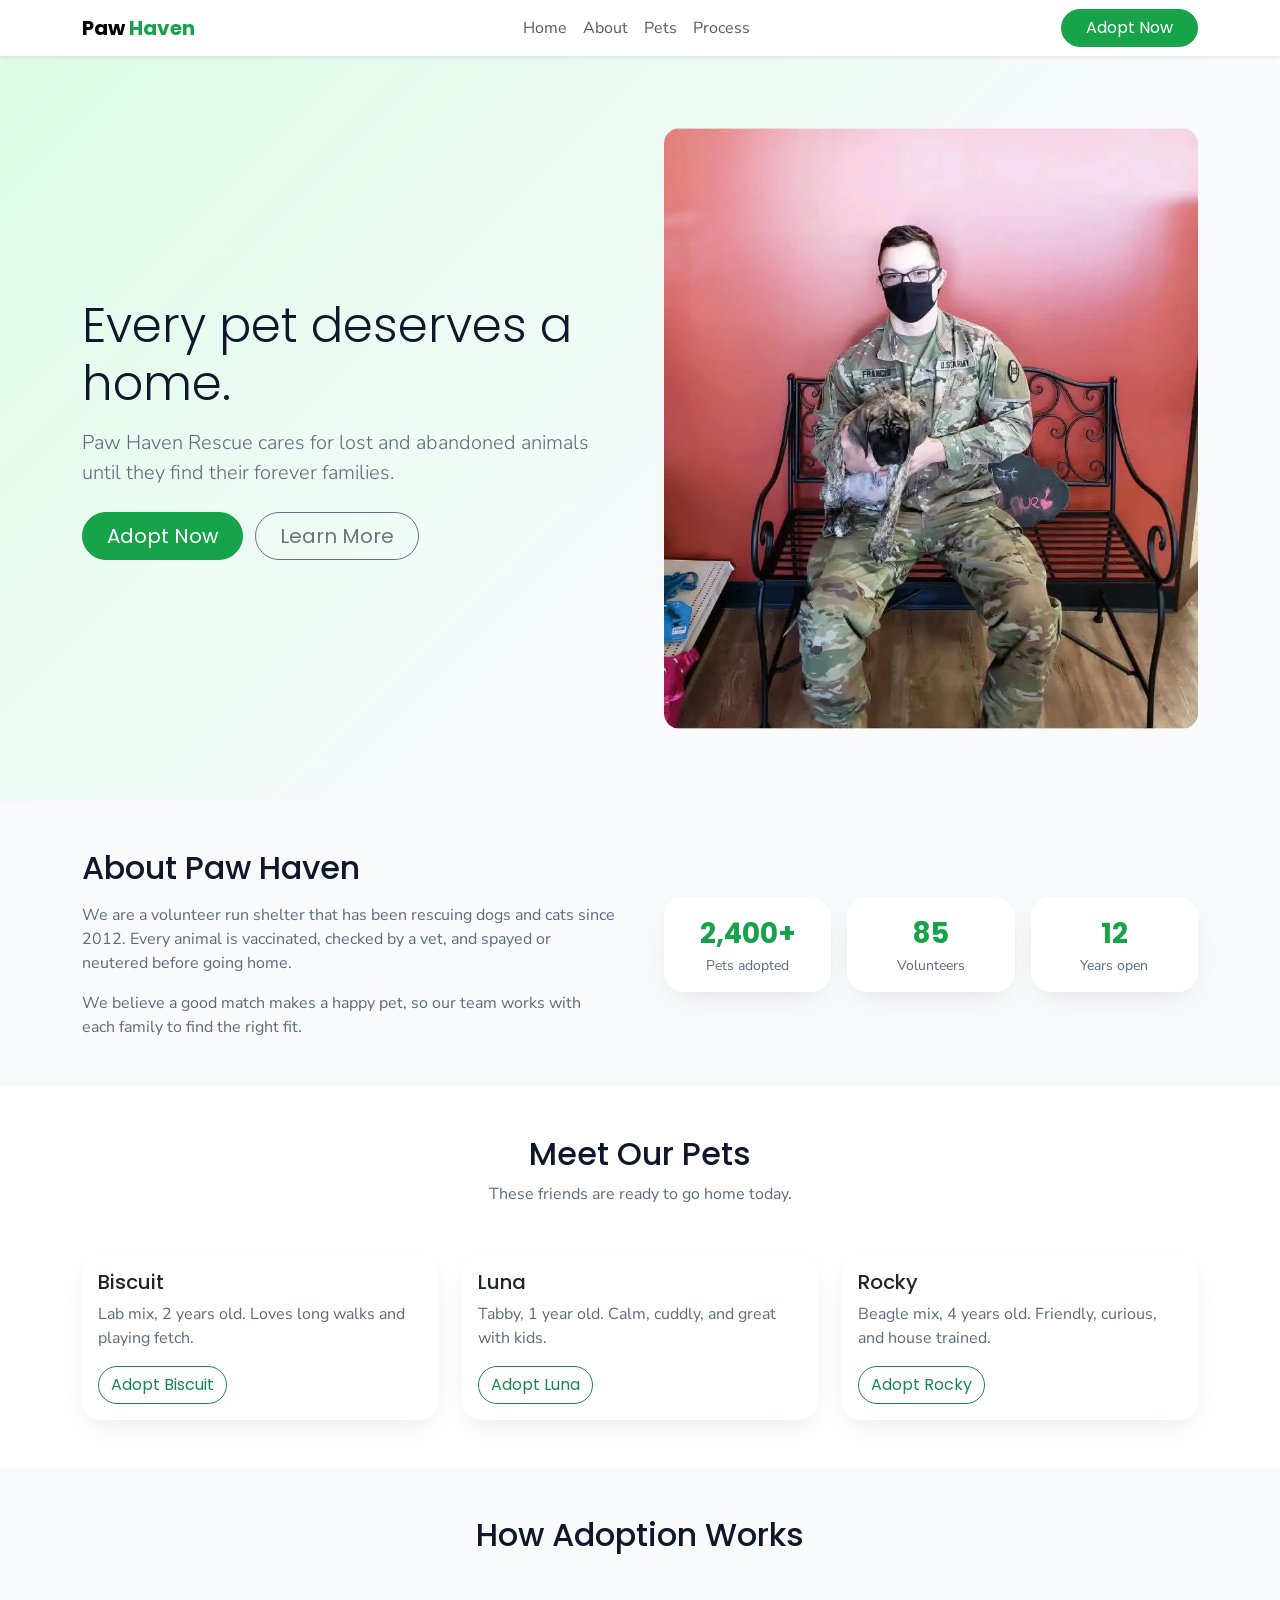
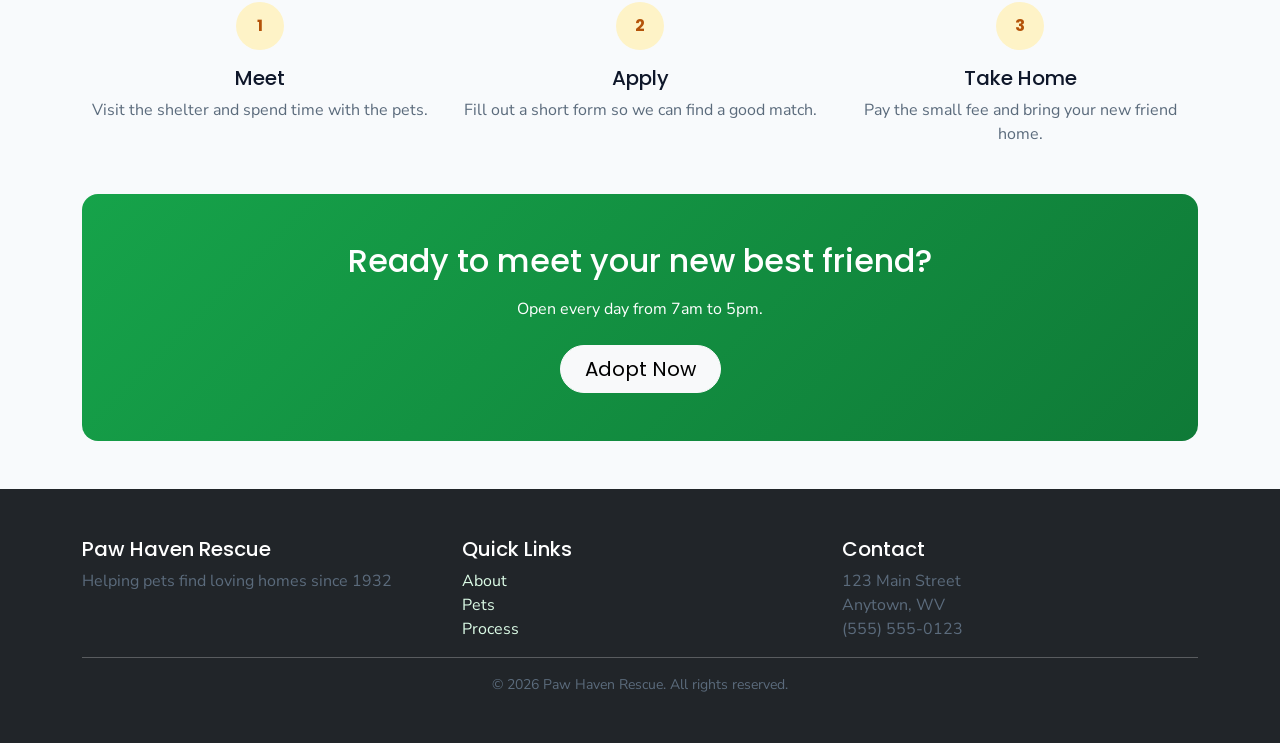
==== Week 10 Project/boostrap/index.html @ 1140f94c "added week 10 project for bootstrap practice" ====
<!doctype html>
<html lang="en">
  <head>
    <meta charset="utf-8" />
    <meta name="viewport" content="width=device-width, initial-scale=1" />
    <title>Paw Haven Rescue</title>
    <meta
      name="description"
      content="A fictional animal shelter and adoption center"
    />
    <link rel="preconnect" href="https://fonts.googleapis.com" />
    <link rel="preconnect" href="https://fonts.gstatic.com" crossorigin />
    <link
      rel="stylesheet"
      href="https://fonts.googleapis.com/css2?family=Nunito+Sans:wght@400;600&family=Poppins:wght@600;700&display=swap"
    />
    <link
      rel="stylesheet"
      href="https://cdn.jsdelivr.net/npm/bootstrap@5.3.3/dist/css/bootstrap.min.css"
    />
    <link rel="stylesheet" href="css/styles.css" />
  </head>
  <body>
    <header>
      <nav class="navbar navbar-expand-lg bg-white shadow-sm sticky-top">
        <div class="container">
          <a
            class="navbar-brand d-flex align-items-center gap-2 fw-bold"
            href="#home"
          >
            <span>Paw <span class="text-brand">Haven</span></span>
          </a>
          <button
            class="navbar-toggler"
            type="button"
            data-bs-toggle="collapse"
            data-bs-target="#navLinks"
            aria-controls="navLinks"
            aria-expanded="false"
            aria-label="Toggle navigation"
          >
            <span class="navbar-toggler-icon"></span>
          </button>
          <div class="collapse navbar-collapse" id="navLinks">
            <ul class="navbar-nav mx-auto">
              <li class="nav-item">
                <a class="nav-link" href="#home">Home</a>
              </li>
              <li class="nav-item">
                <a class="nav-link" href="#about">About</a>
              </li>
              <li class="nav-item">
                <a class="nav-link" href="#pets">Pets</a>
              </li>
              <li class="nav-item">
                <a class="nav-link" href="#process">Process</a>
              </li>
            </ul>
            <a class="btn btn-brand rounded-pill px-4" href="#pets"
              >Adopt Now</a
            >
          </div>
        </div>
      </nav>
    </header>

    <main>
      <section id="home" class="hero py-5">
        <div class="container py-lg-4">
          <div class="row align-items-center g-5">
            <div class="col-12 col-lg-6 text-center text-lg-start">
              <h1 class="display-5 mb-3">Every pet deserves a home.</h1>
              <p class="lead mb-4">
                Paw Haven Rescue cares for lost and abandoned animals until they
                find their forever families.
              </p>
              <a
                class="btn btn-brand btn-lg rounded-pill px-4 me-2"
                href="#pets"
                >Adopt Now</a
              >
              <a
                class="btn btn-outline-secondary btn-lg rounded-pill px-4"
                href="#about"
                >Learn More</a
              >
            </div>
            <div class="col-12 col-lg-6">
              <img
                src="images/PetlandMilo.webp"
                class="img-fluid rounded-4"
                alt="Picture of an adopted English Mastiff, featuring myself."
              />
            </div>
          </div>
        </div>
      </section>
      <section id="about" class="py-5">
        <div class="container">
          <div class="row align-items-center g-5">
            <div class="col-12 col-lg-6">
              <h2 class="mb-3">About Paw Haven</h2>
              <p>
                We are a volunteer run shelter that has been rescuing dogs and
                cats since 2012. Every animal is vaccinated, checked by a vet,
                and spayed or neutered before going home.
              </p>
              <p class="mb-0">
                We believe a good match makes a happy pet, so our team works
                with each family to find the right fit.
              </p>
            </div>
            <div class="col-12 col-lg-6">
              <div class="row g-3 text-center">
                <div class="col-12 col-sm-4">
                  <div class="card h-100">
                    <div class="card-body">
                      <p class="stat mb-0">2,400+</p>
                      <p class="small mb-0">Pets adopted</p>
                    </div>
                  </div>
                </div>
                <div class="col-12 col-sm-4">
                  <div class="card h-100">
                    <div class="card-body">
                      <p class="stat mb-0">85</p>
                      <p class="small mb-0">Volunteers</p>
                    </div>
                  </div>
                </div>
                <div class="col-12 col-sm-4">
                  <div class="card h-100">
                    <div class="card-body">
                      <p class="stat mb-0">12</p>
                      <p class="small mb-0">Years open</p>
                    </div>
                  </div>
                </div>
              </div>
            </div>
          </div>
        </div>
      </section>
      <section id="pets" class="py-5 bg-white">
        <div class="container">
          <h2 class="text-center mb-2">Meet Our Pets</h2>
          <p class="text-center mb-5">
            These friends are ready to go home today.
          </p>
          <div class="row g-4">
            <div class="col-12 col-md-6 col-lg-4">
              <div class="card h-100">
                <div class="card-body">
                  <h3 class="card-title h5">Biscuit</h3>
                  <p class="card-text">
                    Lab mix, 2 years old. Loves long walks and playing fetch.
                  </p>
                  <a
                    class="btn btn-outline-success rounded-pill"
                    href="#process"
                    >Adopt Biscuit</a
                  >
                </div>
              </div>
            </div>
            <div class="col-12 col-md-6 col-lg-4">
              <div class="card h-100">
                <div class="card-body">
                  <h3 class="card-title h5">Luna</h3>
                  <p class="card-text">
                    Tabby, 1 year old. Calm, cuddly, and great with kids.
                  </p>
                  <a
                    class="btn btn-outline-success rounded-pill"
                    href="#process"
                    >Adopt Luna</a
                  >
                </div>
              </div>
            </div>
            <div class="col-12 col-md-6 col-lg-4">
              <div class="card h-100">
                <div class="card-body">
                  <h3 class="card-title h5">Rocky</h3>
                  <p class="card-text">
                    Beagle mix, 4 years old. Friendly, curious, and house
                    trained.
                  </p>
                  <a
                    class="btn btn-outline-success rounded-pill"
                    href="#process"
                    >Adopt Rocky</a
                  >
                </div>
              </div>
            </div>
          </div>
        </div>
      </section>
      <section id="process" class="py-5">
        <div class="container">
          <h2 class="text-center mb-5">How Adoption Works</h2>
          <div class="row g-4 text-center">
            <div class="col-12 col-md-4">
              <span class="step mb-3">1</span>
              <h3 class="h5">Meet</h3>
              <p class="mb-0">
                Visit the shelter and spend time with the pets.
              </p>
            </div>
            <div class="col-12 col-md-4">
              <span class="step mb-3">2</span>
              <h3 class="h5">Apply</h3>
              <p class="mb-0">
                Fill out a short form so we can find a good match.
              </p>
            </div>
            <div class="col-12 col-md-4">
              <span class="step mb-3">3</span>
              <h3 class="h5">Take Home</h3>
              <p class="mb-0">
                Pay the small fee and bring your new friend home.
              </p>
            </div>
          </div>
        </div>
      </section>
      <section class="pb-5">
        <div class="container">
          <div class="cta-banner text-center text-white rounded-4 p-5">
            <h2 class="mb-3">Ready to meet your new best friend?</h2>
            <p class="mb-4">Open every day from 7am to 5pm.</p>
            <a class="btn btn-light btn-lg rounded-pill px-4" href="#pets"
              >Adopt Now</a
            >
          </div>
        </div>
      </section>
    </main>
    <footer class="bg-dark text-white py-5">
      <div class="container">
        <div class="row g-4">
          <div class="col-12 col-md-4">
            <h3 class="h5">Paw Haven Rescue</h3>
            <p class="mb-0">Helping pets find loving homes since 1932</p>
          </div>
          <div class="col-6 col-md-4">
            <h3 class="h5">Quick Links</h3>
            <ul class="list-unstyled mb-0">
              <li><a href="#about">About</a></li>
              <li><a href="#pets">Pets</a></li>
              <li><a href="#process">Process</a></li>
            </ul>
          </div>
          <div class="col-6 col-md-4">
            <h3 class="h5">Contact</h3>
            <p class="mb-0">
              123 Main Street<br />
              Anytown, WV<br />
              (555) 555-0123
            </p>
          </div>
        </div>
        <hr />
        <p class="text-center small mb-0">
          &copy; 2026 Paw Haven Rescue. All rights reserved.
        </p>
      </div>
    </footer>

    <script src="https://cdn.jsdelivr.net/npm/bootstrap@5.3.3/dist/js/bootstrap.bundle.min.js"></script>
  </body>
</html>
---- Week 10 Project/boostrap/css/styles.css ----
:root {
  --brand: #16a34a;
  --brand-dark: #0f7a37;
  --brand-light: #dcfce7;
  --amber-light: #fef3c7;
  --bg: #f8fafc;
  --text: #0f172a;
  --muted: #5b6b7c;
}

html {
  scroll-padding-top: 5rem;
}

body {
  background-color: var(--bg);
  color: var(--text);
  font-family: "Nunito Sans", sans-serif;
}

h1,
h2,
h3,
.navbar-brand,
.btn,
.stat {
  font-family: "Poppins", sans-serif;
}

p {
  color: var(--muted);
}

footer a {
  color: var(--brand-light);
  text-decoration: none;
}

.text-brand {
  color: var(--brand);
}

.logo-icon {
  display: inline-flex;
  padding: 0.35rem;
  border-radius: 10px;
  background-color: var(--brand);

  & img {
    width: 1.4rem;
    height: 1.4rem;
  }
}

.btn-brand {
  background-color: var(--brand);
  border-color: var(--brand);
  color: #fff;

  &:hover {
    background-color: var(--brand-dark);
    border-color: var(--brand-dark);
    color: #fff;
  }
}

.badge-soft {
  background-color: var(--brand-light);
  color: var(--brand-dark);
}

.hero {
  background: linear-gradient(135deg, var(--brand-light), var(--bg) 60%);
}

.card {
  border: 0;
  border-radius: 20px;
  box-shadow: 0 10px 30px -10px rgba(15, 23, 42, 0.12);
}

.stat {
  color: var(--brand);
  font-size: 1.75rem;
  font-weight: 700;
}

.step {
  display: inline-flex;
  align-items: center;
  justify-content: center;
  width: 3rem;
  height: 3rem;
  border-radius: 50%;
  background-color: var(--amber-light);
  color: #b45309;
  font-family: "Poppins", sans-serif;
  font-weight: 700;
}

.cta-banner {
  background: linear-gradient(135deg, var(--brand), var(--brand-dark));

  & p {
    color: #fff;
  }
}
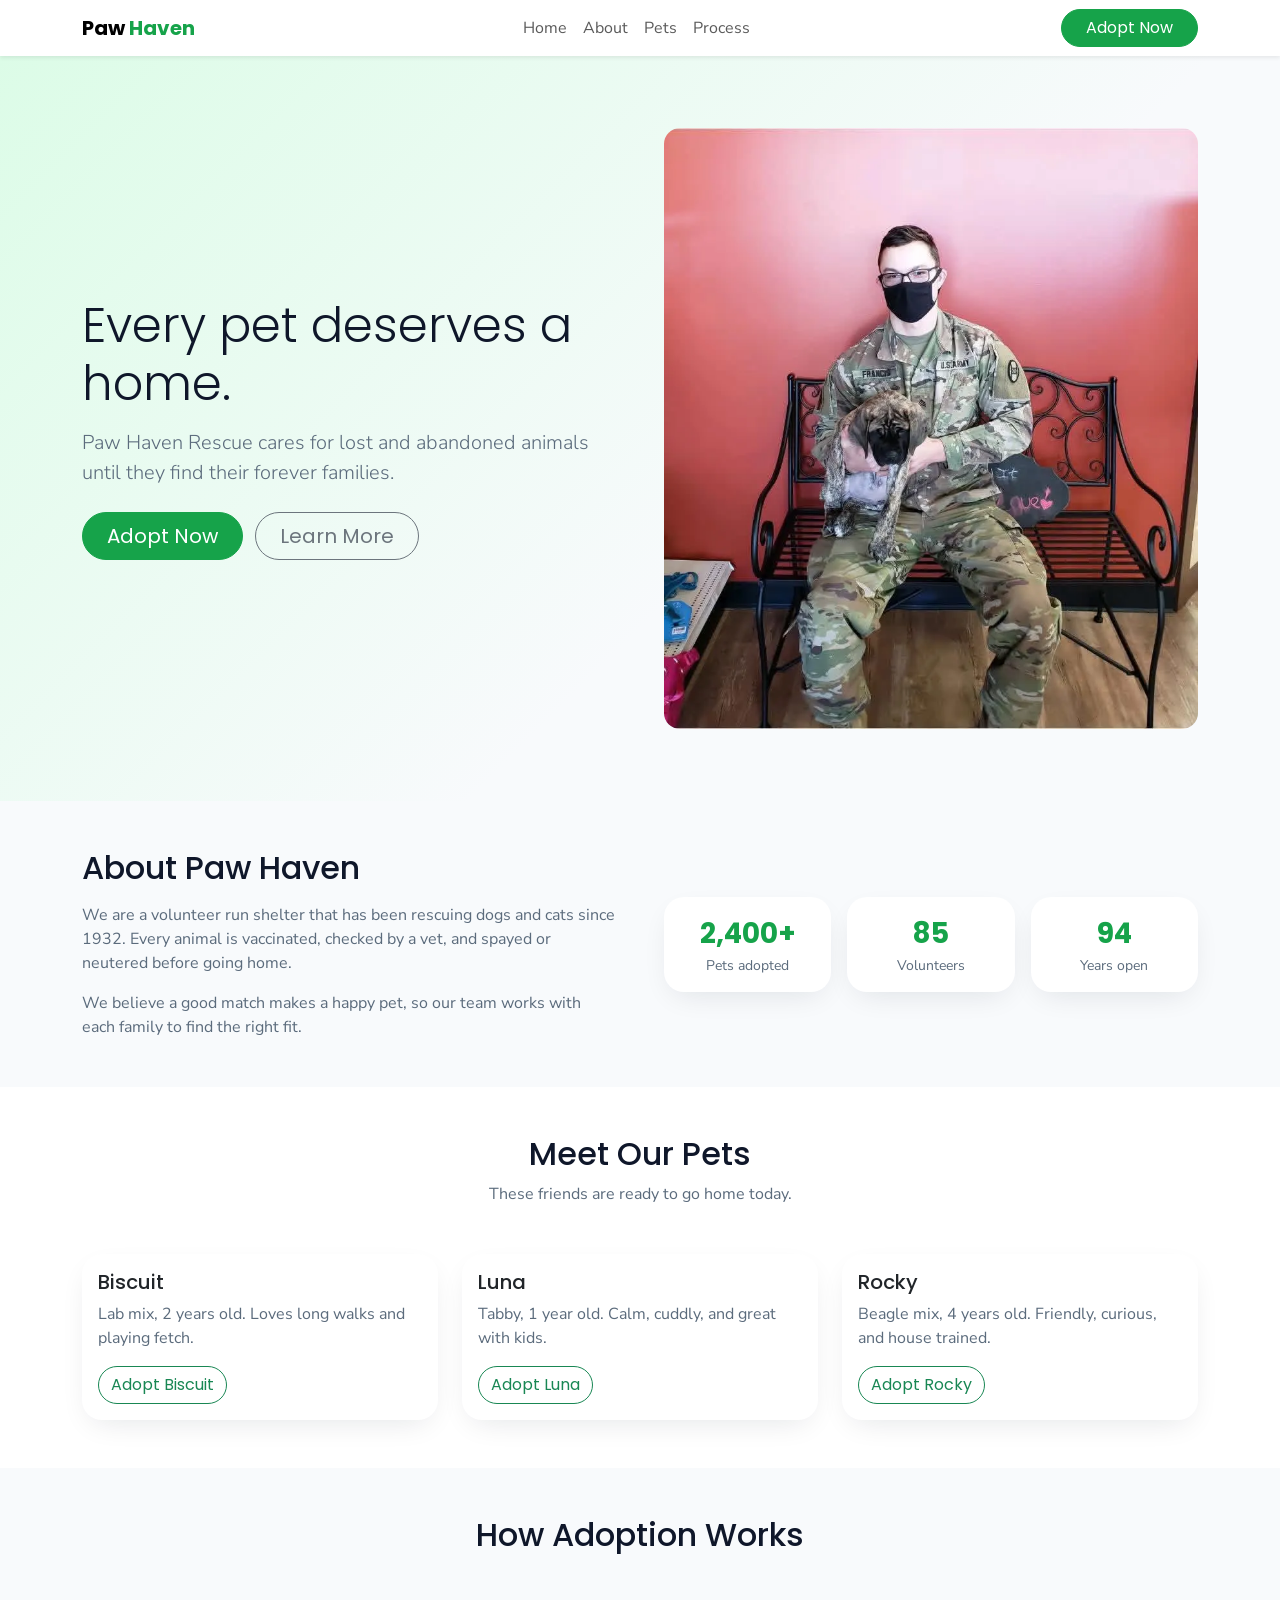
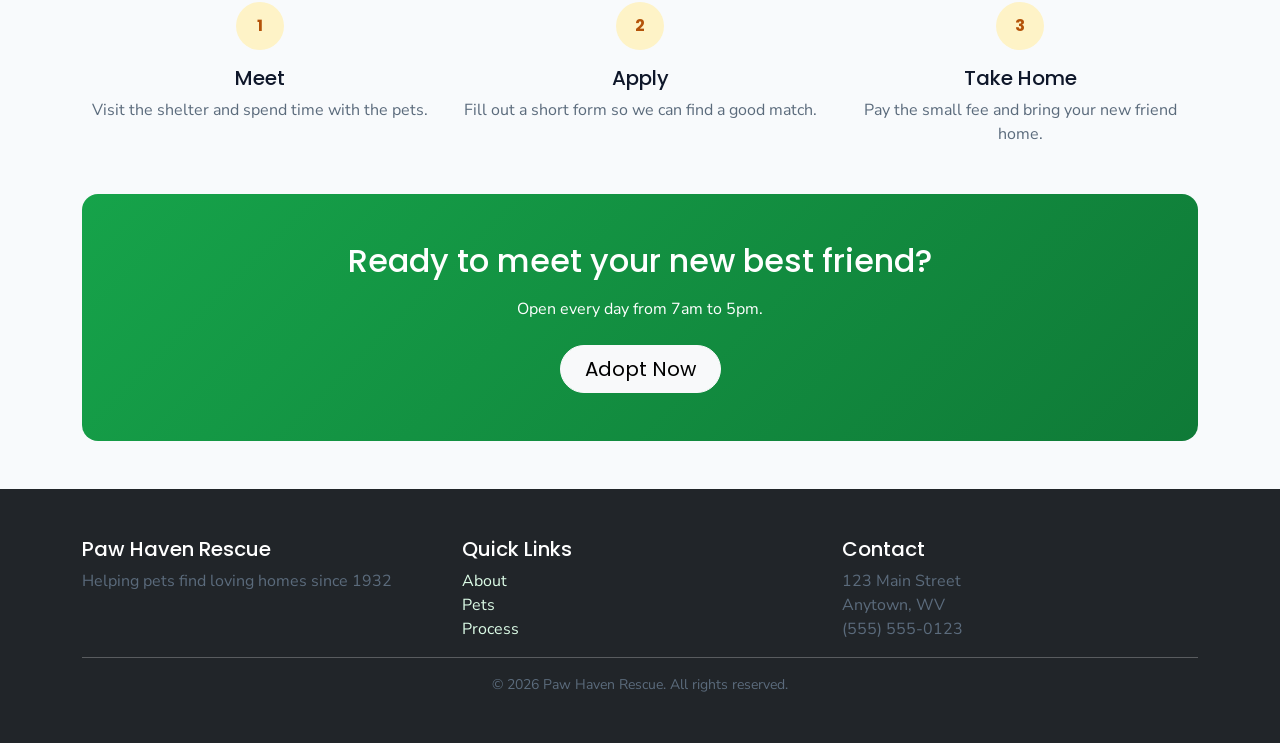
==== commit ba04010e: "fixed contradicting numbers" ====
--- a/Week 10 Project/boostrap/index.html
+++ b/Week 10 Project/boostrap/index.html
@@ -102,7 +102,7 @@
               <h2 class="mb-3">About Paw Haven</h2>
               <p>
                 We are a volunteer run shelter that has been rescuing dogs and
-                cats since 2012. Every animal is vaccinated, checked by a vet,
+                cats since 1932. Every animal is vaccinated, checked by a vet,
                 and spayed or neutered before going home.
               </p>
               <p class="mb-0">
@@ -131,7 +131,7 @@
                 <div class="col-12 col-sm-4">
                   <div class="card h-100">
                     <div class="card-body">
-                      <p class="stat mb-0">12</p>
+                      <p class="stat mb-0">94</p>
                       <p class="small mb-0">Years open</p>
                     </div>
                   </div>
--- a/Week 10 Project/boostrap/css/styles.css
+++ b/Week 10 Project/boostrap/css/styles.css
@@ -40,18 +40,6 @@
   color: var(--brand);
 }
 
-.logo-icon {
-  display: inline-flex;
-  padding: 0.35rem;
-  border-radius: 10px;
-  background-color: var(--brand);
-
-  & img {
-    width: 1.4rem;
-    height: 1.4rem;
-  }
-}
-
 .btn-brand {
   background-color: var(--brand);
   border-color: var(--brand);
@@ -62,11 +50,6 @@
     border-color: var(--brand-dark);
     color: #fff;
   }
-}
-
-.badge-soft {
-  background-color: var(--brand-light);
-  color: var(--brand-dark);
 }
 
 .hero {
